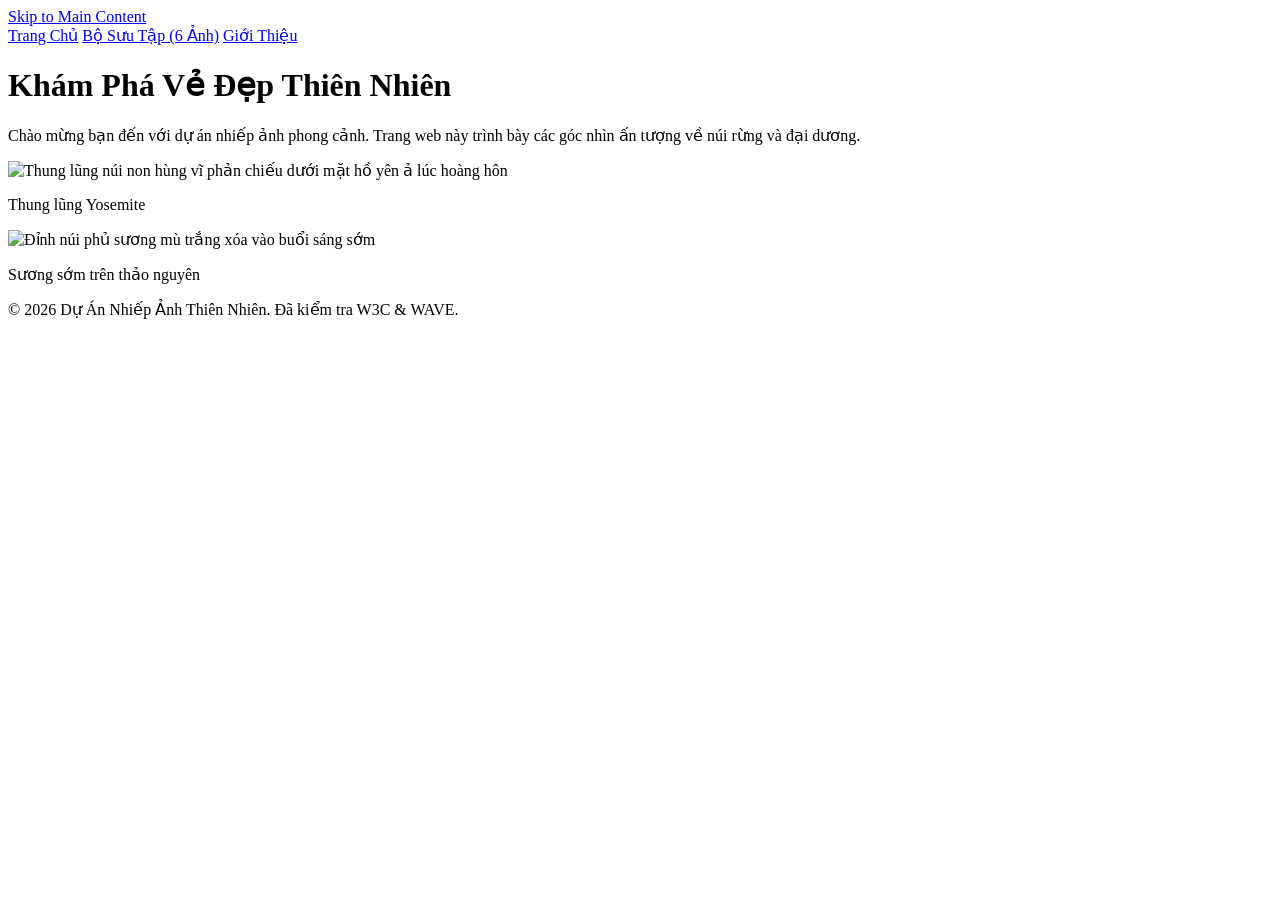
==== index.html @ 9d6dde57 "Add initial HTML structure for nature photography site" ====
<!DOCTYPE html>
<html lang="vi">
<head>
    <meta charset="UTF-8">
    <meta name="viewport" content="width=device-width, initial-scale=1.0">
    <title>Trang Chủ - Khám Phá Thiên Nhiên</title>
    <link rel="stylesheet" href="styles.css">
</head>
<body>
    <a href="#main-content" class="skip-link">Skip to Main Content</a>

    <header>
        <nav class="navbar" aria-label="Main Navigation">
            <a href="index.html" class="active">Trang Chủ</a>
            <a href="gallery.html">Bộ Sưu Tập (6 Ảnh)</a>
            <a href="about.html">Giới Thiệu</a>
        </nav>
    </header>

    <main id="main-content">
        <h1>Khám Phá Vẻ Đẹp Thiên Nhiên</h1>
        <p class="intro">Chào mừng bạn đến với dự án nhiếp ảnh phong cảnh. Trang web này trình bày các góc nhìn ấn tượng về núi rừng và đại dương.</p>

        <section class="flex-gallery" aria-label="Featured Photos">
            <div class="item">
                <img src="https://images.unsplash.com/photo-1506744038136-46273834b3fb?w=800&auto=format&fit=crop&q=80" alt="Thung lũng núi non hùng vĩ phản chiếu dưới mặt hồ yên ả lúc hoàng hôn">
                <p class="caption">Thung lũng Yosemite</p>
            </div>
            <div class="item">
                <img src="https://images.unsplash.com/photo-1470071459604-3b5ec3a7fe05?w=800&auto=format&fit=crop&q=80" alt="Đỉnh núi phủ sương mù trắng xóa vào buổi sáng sớm">
                <p class="caption">Sương sớm trên thảo nguyên</p>
            </div>
        </section>
    </main>

    <footer>
        <p>&copy; 2026 Dự Án Nhiếp Ảnh Thiên Nhiên. Đã kiểm tra W3C & WAVE.</p>
    </footer>
</body>
</html>
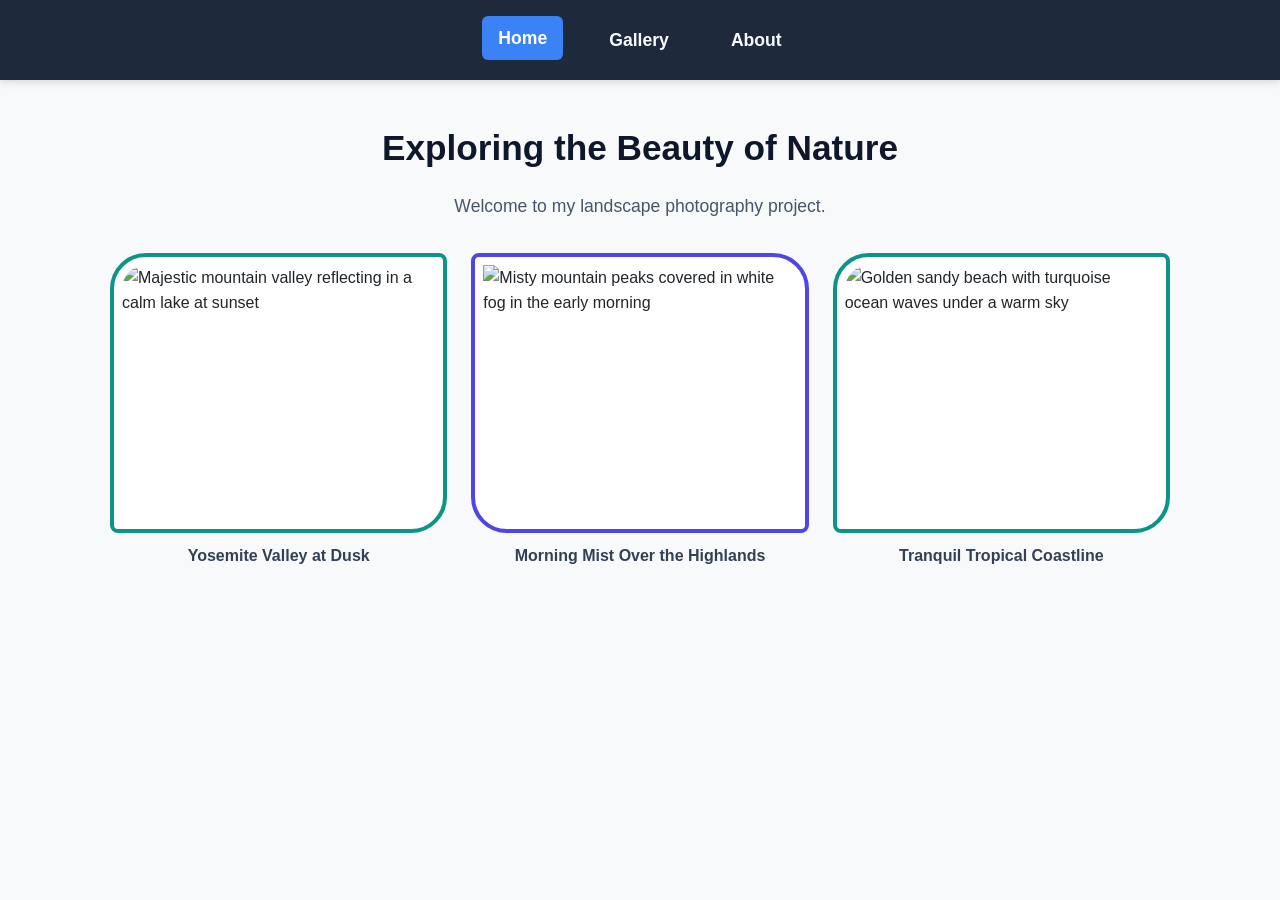
==== commit b7403da2: "Translate HTML content from Vietnamese to English" ====
--- a/index.html
+++ b/index.html
@@ -1,40 +1,40 @@
 <!DOCTYPE html>
-<html lang="vi">
+<html lang="en">
 <head>
     <meta charset="UTF-8">
     <meta name="viewport" content="width=device-width, initial-scale=1.0">
-    <title>Trang Chủ - Khám Phá Thiên Nhiên</title>
-    <link rel="stylesheet" href="styles.css">
+    <title>Home - Exploring Nature</title>
+    <link rel="stylesheet" href="style.css">
 </head>
 <body>
     <a href="#main-content" class="skip-link">Skip to Main Content</a>
 
     <header>
         <nav class="navbar" aria-label="Main Navigation">
-            <a href="index.html" class="active">Trang Chủ</a>
-            <a href="gallery.html">Bộ Sưu Tập (6 Ảnh)</a>
-            <a href="about.html">Giới Thiệu</a>
+            <a href="index.html" class="active">Home</a>
+            <a href="gallery.html">Gallery</a>
+            <a href="about.html">About</a>
         </nav>
     </header>
 
     <main id="main-content">
-        <h1>Khám Phá Vẻ Đẹp Thiên Nhiên</h1>
-        <p class="intro">Chào mừng bạn đến với dự án nhiếp ảnh phong cảnh. Trang web này trình bày các góc nhìn ấn tượng về núi rừng và đại dương.</p>
+        <h1>Exploring the Beauty of Nature</h1>
+        <p class="intro">Welcome to my landscape photography project.</p>
 
-        <section class="flex-gallery" aria-label="Featured Photos">
+        <div class="flex-gallery" aria-label="Featured Photos">
             <div class="item">
-                <img src="https://images.unsplash.com/photo-1506744038136-46273834b3fb?w=800&auto=format&fit=crop&q=80" alt="Thung lũng núi non hùng vĩ phản chiếu dưới mặt hồ yên ả lúc hoàng hôn">
-                <p class="caption">Thung lũng Yosemite</p>
+                <img src="https://images.unsplash.com/photo-1506744038136-46273834b3fb?w=800&auto=format&fit=crop&q=80" alt="Majestic mountain valley reflecting in a calm lake at sunset">
+                <p class="caption">Yosemite Valley at Dusk</p>
             </div>
             <div class="item">
-                <img src="https://images.unsplash.com/photo-1470071459604-3b5ec3a7fe05?w=800&auto=format&fit=crop&q=80" alt="Đỉnh núi phủ sương mù trắng xóa vào buổi sáng sớm">
-                <p class="caption">Sương sớm trên thảo nguyên</p>
+                <img src="https://images.unsplash.com/photo-1470071459604-3b5ec3a7fe05?w=800&auto=format&fit=crop&q=80" alt="Misty mountain peaks covered in white fog in the early morning">
+                <p class="caption">Morning Mist Over the Highlands</p>
             </div>
-        </section>
+            <div class="item">
+                <img src="https://images.unsplash.com/photo-1507525428034-b723cf961d3e?w=800&auto=format&fit=crop&q=80" alt="Golden sandy beach with turquoise ocean waves under a warm sky">
+                <p class="caption">Tranquil Tropical Coastline</p>
+            </div>
+        </div>
     </main>
-
-    <footer>
-        <p>&copy; 2026 Dự Án Nhiếp Ảnh Thiên Nhiên. Đã kiểm tra W3C & WAVE.</p>
-    </footer>
 </body>
 </html>
--- a/style.css
+++ b/style.css
@@ -0,0 +1,158 @@
+/* Thiết lập chung & Phông chữ */
+* {
+    box-sizing: border-box;
+    margin: 0;
+    padding: 0;
+}
+
+body {
+    font-family: 'Segoe UI', Tahoma, Geneva, Verdana, sans-serif;
+    line-height: 1.6;
+    background-color: #f8f9fa;
+    color: #212529;
+}
+
+/* YÊU CẦU 3: Skip to Main Content dùng position và :focus */
+.skip-link {
+    position: absolute;
+    top: -100px;
+    left: 20px;
+    background-color: #0b5ed7;
+    color: #ffffff;
+    padding: 12px 20px;
+    font-weight: bold;
+    text-decoration: none;
+    border-radius: 6px;
+    z-index: 1000;
+    transition: top 0.3s ease;
+}
+
+.skip-link:focus {
+    top: 15px;
+    outline: 3px solid #ffc107;
+}
+
+/* YÊU CẦU 4 & 7: Navigation dùng Flexbox và > 3 thuộc tính CSS */
+.navbar {
+    display: flex;
+    justify-content: center;
+    align-items: center;
+    gap: 30px;
+    background-color: #1e293b;
+    padding: 18px 24px;
+    box-shadow: 0 2px 8px rgba(0, 0, 0, 0.15);
+}
+
+.navbar a {
+    color: #f8fafc;
+    text-decoration: none;
+    font-size: 1.1rem;
+    font-weight: 600;
+    padding: 8px 16px;
+    border-radius: 6px;
+    transition: background-color 0.25s ease, transform 0.2s ease;
+}
+
+/* YÊU CẦU 8: Hiệu ứng :hover cho liên kết và ảnh */
+.navbar a:hover,
+.navbar a.active {
+    background-color: #3b82f6;
+    color: #ffffff;
+    transform: translateY(-2px);
+}
+
+/* Bố cục nội dung chính */
+main {
+    max-width: 1100px;
+    margin: 40px auto;
+    padding: 0 20px;
+}
+
+h1 {
+    font-size: 2.2rem;
+    color: #0f172a;
+    margin-bottom: 16px;
+    text-align: center;
+}
+
+p.intro {
+    text-align: center;
+    max-width: 700px;
+    margin: 0 auto 32px auto;
+    color: #475569;
+    font-size: 1.1rem;
+}
+
+/* YÊU CẦU 5: Style tất cả hình ảnh bằng Box Model (border, padding, border-radius) */
+img {
+    width: 100%;
+    height: 280px;
+    object-fit: cover;
+    display: block;
+    border: 4px solid #334155;
+    padding: 8px;
+    border-radius: 16px;
+    background-color: #ffffff;
+    transition: transform 0.35s ease, box-shadow 0.35s ease, border-color 0.35s ease;
+}
+
+/* YÊU CẦU 8: Hiệu ứng :hover thú vị trên hình ảnh */
+img:hover {
+    transform: scale(1.03);
+    box-shadow: 0 12px 24px rgba(0, 0, 0, 0.2);
+    border-color: #2563eb;
+}
+
+/* YÊU CẦU 6: Bố cục Grid có ít nhất 2 cột */
+.grid-gallery {
+    display: grid;
+    grid-template-columns: repeat(3, 1fr);
+    gap: 24px;
+}
+
+/* YÊU CẦU 7: Bố cục Flexbox cho hình ảnh & nội dung */
+.flex-gallery {
+    display: flex;
+    flex-wrap: wrap;
+    gap: 24px;
+    justify-content: center;
+}
+
+.flex-gallery .item {
+    flex: 1 1 300px;
+    max-width: 480px;
+}
+
+/* YÊU CẦU 9: Bộ chọn nth-child tạo kiểu bo góc khác biệt cho các phần tử xen kẽ */
+.grid-gallery .card:nth-child(odd) img,
+.flex-gallery .item:nth-child(odd) img {
+    border-radius: 36px 8px 36px 8px;
+    border-color: #0d9488;
+}
+
+.grid-gallery .card:nth-child(even) img,
+.flex-gallery .item:nth-child(even) img {
+    border-radius: 8px 36px 8px 36px;
+    border-color: #4f46e5;
+}
+
+.caption {
+    text-align: center;
+    margin-top: 10px;
+    font-weight: 600;
+    color: #334155;
+}
+
+footer {
+    text-align: center;
+    padding: 24px;
+    margin-top: 60px;
+    background-color: #1e293b;
+    color: #cbd5e1;
+}
+
+@media (max-width: 768px) {
+    .grid-gallery {
+        grid-template-columns: repeat(2, 1fr);
+    }
+}
